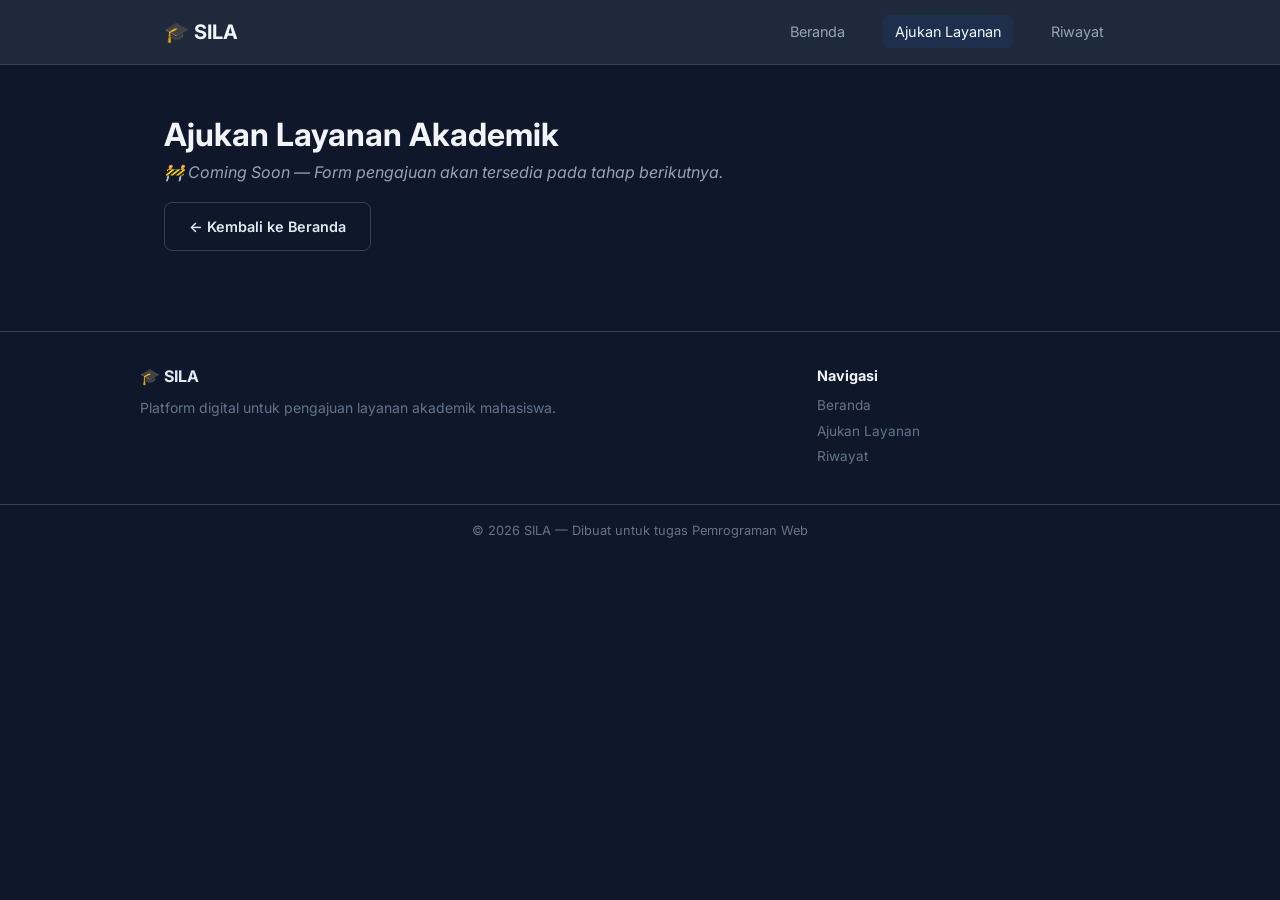
==== layanan.html @ a300beb3 "Setup awal: Menambahkan html dan css" ====
<!DOCTYPE html>
<html lang="id">

<head>
    <meta charset="UTF-8">
    <meta name="viewport" content="width=device-width, initial-scale=1.0">
    <title>Ajukan Layanan — SILA</title>
    <link rel="preconnect" href="https://fonts.googleapis.com">
    <link rel="preconnect" href="https://fonts.gstatic.com" crossorigin>
    <link href="https://fonts.googleapis.com/css2?family=Inter:wght@400;600;700&display=swap" rel="stylesheet">
    <link rel="stylesheet" href="CSS/style 2.css">
</head>

<body>

    <!-- HEADER & NAVIGASI -->
    <header class="navbar">
        <div class="container navbar-inner">
            <a href="index.html" class="logo">🎓 SILA</a>
            <nav>
                <ul class="nav-menu">
                    <li><a href="index.html">Beranda</a></li>
                    <li><a href="layanan.html"  class="active">Ajukan Layanan</a></li>
                    <li><a href="riwayat.html">Riwayat</a></li>
                </ul>
            </nav>
        </div>
    </header>

    <main>
        <section class="section">
            <div class="container">
                <div class="hero-layanan"><h1>Ajukan Layanan Akademik</h1>
                <p class="section-desc"><em>🚧 Coming Soon — Form pengajuan akan tersedia pada tahap berikutnya.</em>
                </p></div>
                <a href="index.html" class="btn btn-outline">← Kembali ke Beranda</a>
            </div>
        </section>
    </main>

    <footer class="footer">
        <div class="container footer-inner">
            <div>
                <strong>🎓 SILA</strong>
                <p>Platform digital untuk pengajuan layanan akademik mahasiswa.</p>
            </div>
            <div>
                <h4>Navigasi</h4>
                <a href="index.html">Beranda</a>
                <a href="layanan.html">Ajukan Layanan</a>
                <a href="riwayat.html">Riwayat</a>
            </div>
        </div>
        <div class="footer-bottom">
            <div class="container">
                <p>&copy; 2026 SILA — Dibuat untuk tugas Pemrograman Web</p>
            </div>
        </div>
    </footer>

</body>

</html>
---- CSS/style 2.css ----
/* ================================
   CSS DASAR — SILA
   ================================ */

* {
    margin: 0;
    padding: 0;
    box-sizing: border-box;
}

body {
    background-color: #0f172a;
    color: #e2e8f0;
    padding-top: 60px;
    /* agar konten tidak tertutup oleh navbar */
}

h1,
h2,
h3 {
    color: #f1f5f9;
}

a {
    color: #60a5fa;
    text-decoration: none;
}

a:hover {
    color: #93c5fd;
}

hr {
    border: none;
    border-top: 1px solid #334155;
}


/* ================================
   CSS LANJUTAN — SILA
   ================================ */

body {
    font-family: 'Inter', sans-serif;
    font-size: 16px;
    line-height: 1.6;
}

h1 {
    font-size: 2rem;
    font-weight: 700;
}

h2 {
    font-size: 1.5rem;
    font-weight: 700;
    margin-bottom: 8px;
}

h3 {
    font-size: 1.1rem;
    font-weight: 600;
    margin-bottom: 4px;
}

.section-desc {
    color: #94a3b8;
    margin-bottom: 16px;
}


/* ================================
   PAGE LAYOUT — SILA
   ================================ */

/* --------------------------------
   Container
   Membatasi lebar konten maksimum 1000px
   dan mengatur posisinya agar selalu
   di tengah halaman (margin: 0 auto).
   -------------------------------- */
.container {
    max-width: 1000px;
    margin: 0 auto;
    /* tengah horizontal */
    padding: 0 24px;
    /* ruang kiri & kanan */
}

/* --------------------------------
   Navbar (Bilah Navigasi) — menggunakan Flexbox
   Flexbox mengatur elemen anak secara baris (row).
   justify-content: space-between → logo kiri, nav kanan.
   align-items: center → sejajar secara vertikal.
   -------------------------------- */
.navbar {
    background-color: #1e293b;
    border-bottom: 1px solid #334155;
    padding: 16px 0;
    position: fixed;
    /* membuat  navigasiu menempel di layar */
    top: 0;
    left: 0;
    width: 100%;
    z-index: 1000;
    /* memastikan selalu ada di atas lapisan lain */
}

.navbar-inner {
    display: flex;
    /* aktifkan flexbox */
    justify-content: space-between;
    /* logo vs menu berjauhan */
    align-items: center;
    /* sejajar vertikal */
}

/* Logo: teks brand di pojok kiri */
.logo {
    font-size: 1.25rem;
    font-weight: 700;
    color: #f1f5f9;
}

/* Link navigasi berwarna abu dan memberi jarak kiri */
nav a {
    margin-left: 16px;
    color: #94a3b8;
    font-size: 0.9rem;
}

/* Link aktif / hover jadi berwarna putih */
nav a:hover,
nav a.active {
    color: #f1f5f9;
}

/* --------------------------------
   Hero Section
   Bagian pembuka halaman yang mencolok,
   biasanya memuat judul besar dan tombol aksi.
   -------------------------------- */
.hero {
    padding: 64px 0;
    text-align: center;
}

.hero h1 {
    font-size: 2.25rem;
    /* = 36px, ukuran besar */
    margin-bottom: 16px;
}

.hero p {
    color: #94a3b8;
    margin-bottom: 24px;
}

/* --------------------------------
   Tombol (Buttons)
   .btn    → gaya dasar semua tombol.
   .btn-primary → tombol utama (biru, solid).
   .btn-outline → tombol sekunder (hanya border).
   -------------------------------- */
.hero-buttons {
    display: flex;
    justify-content: center;
    gap: 12px;
    /* jarak antar tombol */
}

.btn {
    display: inline-block;
    padding: 12px 24px;
    border-radius: 8px;
    font-size: 0.9rem;
    font-weight: 600;
    transition: background-color 0.3s, transform 0.2s;
}

/* Tombol solid biru */
.btn-primary {
    background-color: #2563eb;
    color: #fff;
}

.btn-primary:hover {
    background-color: #1d4ed8;
    /* biru lebih gelap saat hover */
    color: #fff;
}

/* Tombol outline (hanya border, tanpa background) */
.btn-outline {
    border: 1px solid #334155;
    color: #e2e8f0;
}

.btn-outline:hover {
    background-color: #1e293b;
    color: #f1f5f9;
}

/* Blok konten dengan garis atas sebagai pemisah antar section */
.section {
    padding: 48px 0;
    border-top: 1px solid #334155;
}

/* --------------------------------
   Cards Grid — menggunakan CSS Grid
   grid-template-columns: 1fr 1fr → 2 kolom sama lebar.
   gap: jarak antar kartu.
   -------------------------------- */
.cards-grid {
    display: grid;
    grid-template-columns: 1fr 1fr;
    /* 2 kolom */
    gap: 16px;
    margin-top: 16px;
}

/* Kartu individual */
.card {
    background-color: #1e293b;
    border: 1px solid #334155;
    border-radius: 12px;
    padding: 20px;
}

.card p {
    color: #94a3b8;
    font-size: 0.9rem;
    margin-bottom: 8px;
}

/* Badge kode kecil berwarna biru di dalam kartu */
.card-code {
    font-size: 0.75rem;
    font-weight: 600;
    color: #60a5fa;
    background-color: rgba(37, 99, 235, 0.1);
    /* biru transparan */
    padding: 2px 8px;
    border-radius: 4px;
}

.card:hover{
    border-color: #475569;
    transform: translateY(-4px);
}

/* --------------------------------
   Steps Grid — menggunakan Flexbox
   flex: 1 berarti setiap .step mengambil
   lebar yang sama (membagi ruang secara merata).
   -------------------------------- */
.steps-grid {
    display: flex;
    gap: 16px;
    margin-top: 16px;
}

.step {
    flex: 1;
    /* lebar sama rata */
    text-align: center;
    background-color: #1e293b;
    border: 1px solid #334155;
    border-radius: 12px;
    padding: 24px 16px;
}

/* Lingkaran nomor langkah berwarna biru */
.step-number {
    width: 40px;
    height: 40px;
    background-color: #2563eb;
    color: #fff;
    border-radius: 50%;
    /* membuat kotak jadi lingkaran */
    display: flex;
    align-items: center;
    justify-content: center;
    font-weight: 700;
    margin: 0 auto 12px;
    /* tengah horizontal + jarak bawah */
}

.step p {
    color: #94a3b8;
    font-size: 0.85rem;
}

/* --------------------------------
   Stats Grid — Flexbox
   Untuk menampilkan statistik angka
   secara berdampingan.
   -------------------------------- */
.stats-grid {
    display: flex;
    gap: 16px;
}

.stat {
    flex: 1;
    text-align: center;
    background-color: #1e293b;
    border: 1px solid #334155;
    border-radius: 12px;
    padding: 24px;
}

/* Angka statistik besar berwarna biru */
.stat-number {
    font-size: 2rem;
    font-weight: 700;
    color: #60a5fa;
}

.stat-label {
    color: #94a3b8;
    font-size: 0.85rem;
    margin-top: 4px;
}

/* --------------------------------
   Footer — menggunakan CSS Grid
   grid-template-columns: 2fr 1fr →
   kolom kiri 2x lebih lebar dari kolom kanan
   (2/3 vs 1/3 lebar total).
   -------------------------------- */
.footer {
    border-top: 1px solid #334155;
    margin-top: 32px;
}

.footer-inner {
    display: grid;
    grid-template-columns: 2fr 1fr;
    /* 2 kolom tidak sama */
    gap: 32px;
    padding: 32px 0;
}

.footer-inner p {
    color: #64748b;
    font-size: 0.875rem;
    margin-top: 8px;
}

.footer-inner h4 {
    color: #f1f5f9;
    margin-bottom: 8px;
    font-size: 0.9rem;
}

/* Link di footer tampil sebagai block (baris baru per link) */
.footer-inner a {
    display: block;
    color: #64748b;
    font-size: 0.85rem;
    margin-bottom: 4px;
}

.footer-inner a:hover {
    color: #93c5fd;
}

/* Baris paling bawah footer (copyright) */
.footer-bottom {
    border-top: 1px solid #334155;
    padding: 16px 0;
    text-align: center;
}

.footer-bottom p {
    font-size: 0.8rem;
    color: #64748b;
}

/* STRUKTUR NAVIGASI dan MENU */
/* =========================== */

.nav-menu {
    list-style: none;
    /* hapus bullet/number dari list */
    display: flex;
    gap: 10px;
}

/* tampilan menu setiap link */
.nav-menu li a {
    color: #94a3b8;
    font-size: 0.9rem;
    padding: 8px 12px;
    border-radius: 6px;

}

/* mengatur saat cursor di arahkan ke link */
.nav-menu li a:hover {
    color: #f1f5f9;
    background-color: rgba(225, 225, 225, 0.05);
}

/* link yg sedang aktif. bg=biru redup */
.nav-menu li a.active {
    color: #f1f5f9;
    background-color: rgba(37, 99, 235, 0.1);
}

/* footer navigation list */
.footer-nav ul {
    list-style: none;

}

.footer-nav ul li {
    margin-bottom: 4px;
}

.footer-nav ul li {
    color: #64748b;
    font-size: 0.85rem;
}

.footer-nav ul li a:hover {
    color: #93c5fd;
}

/* LIST MENU -hamburger style */
/* menghilangkan gambar chekkcbox */
.navtoggle {
    display: none;
}

/* ikon garis tigas/hamburger */
.list-hamburger {
    display: none;
    /* hilanng di tampila dekstop */
    flex-direction: column;
    gap: 5px;
    cursor: pointer;
    padding: 4px;
}

/* setiap garis hamburger ada TIGA span */
.list-hamburger span {
    display: block;
    width: 24px;
    height: 4px;
    background-color: #f1f5f9;
    border-radius: 2px;
}

/* tampilkan menu  */
/* menggunakan media query(tampilan mobile)
max widt 768px(berlaku untukj layar yg lebarnya  <=768px) */
@media (max-width: 768px) {
    .navbar-inner {
        flex-wrap: wrap;
        /* bungkus jika tidak muat di layar */

    }

    /* tampilkan ikon hamburger di mobile */
    .list-hamburger {
        display: flex;
    }

    nav {
        width: 100%;
        order: 3;
        /* nav berada di baris 3 */
    }

    /* menu dis embunyikan di mobile */
    .nav-menu {
        display: none;
        flex-direction: column;
        gap: 0;
        width: 100%;
        padding: 8px 0;
        border-top: 1px solid #334155;
        margin-top: 12px;
    }

    .nav-menu li a {
        display: block;
        padding: 10px 0;
        border-radius: 0;
    }

    .navtoggle:checked~nav .nav-menu {
        display: flex;
    }

    .nav-menu{
    gap: 4px;
    }

    .hero h1{
        font-size: 1.5rem;
    }

    .hero-buttons{
        flex-direction: column;
        align-items: center;
    }

    .cards-grid{
        grid-template-columns: 1fr;
    }

    .steps-grid,.stats-grid {
        flex-direction: column;
    }

    .footer-inner{
        grid-template-columns: 1fr;
        gap: 24px;
        text-align: center;
    }

}

@media (max-width:480px) {
    .hero h1 {
        font-size: 1.25rem;
    }

    .btn{
        width: 100%;
        text-align: center;
    }

}


@keyframes fateIn{
    from{
        opacity: 0;
        transform: translateY(20px);
    }
    to{
        opacity: 1;
        transform: translateY(0px);
    }
}

.hero,.hero-layanan,.hero-riwayat{
    animation: fateIn 0.8s ease;
}
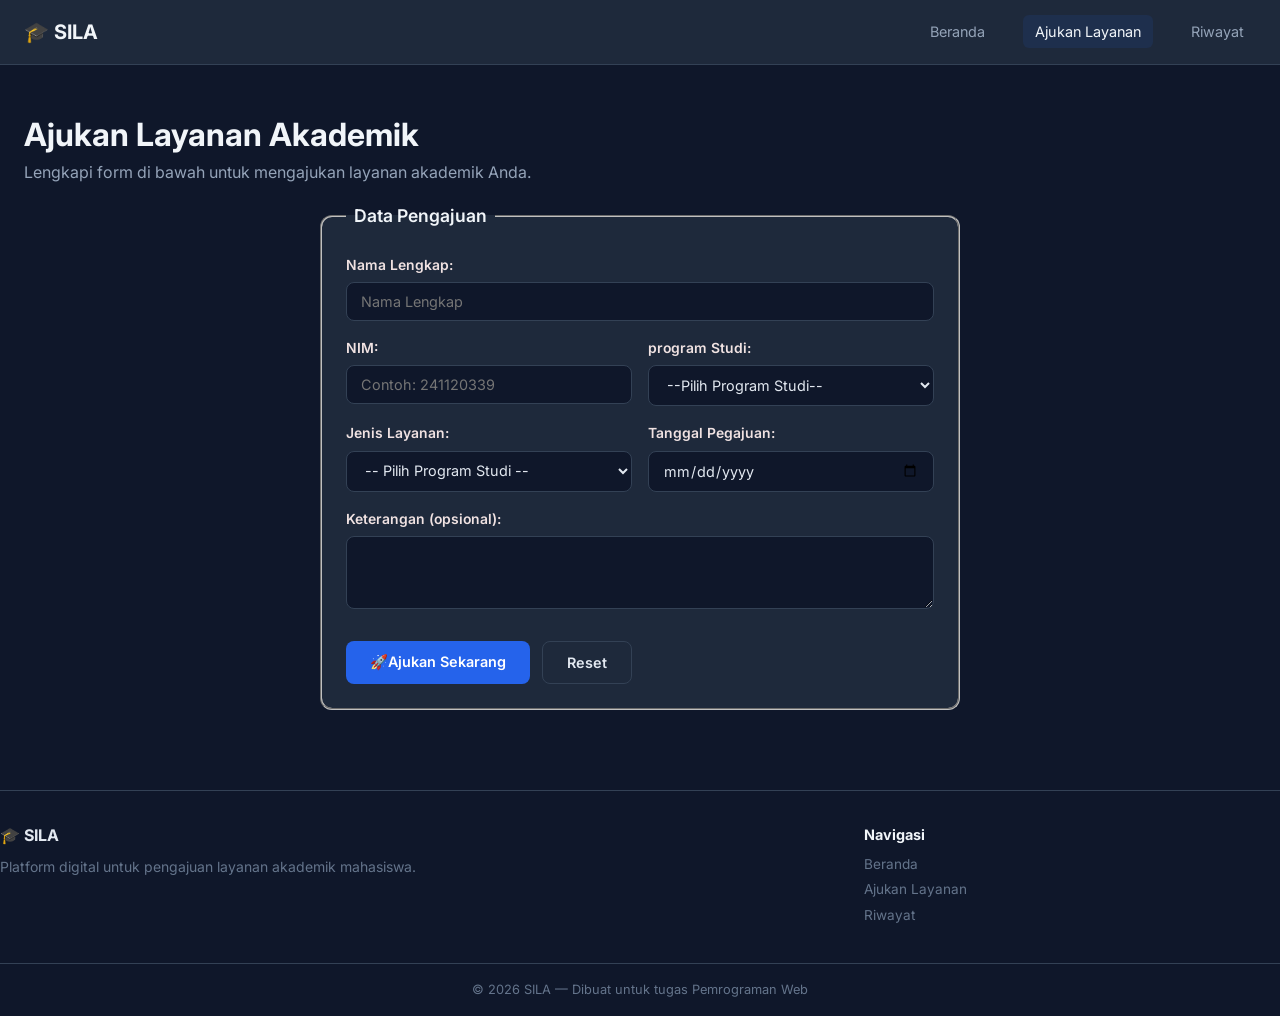
==== commit 46369e96: "menambah form layanan" ====
--- a/layanan.html
+++ b/layanan.html
@@ -30,10 +30,69 @@
     <main>
         <section class="section">
             <div class="container">
-                <div class="hero-layanan"><h1>Ajukan Layanan Akademik</h1>
-                <p class="section-desc"><em>🚧 Coming Soon — Form pengajuan akan tersedia pada tahap berikutnya.</em>
-                </p></div>
-                <a href="index.html" class="btn btn-outline">← Kembali ke Beranda</a>
+                <h1>Ajukan Layanan Akademik</h1>
+                <p class="section-desc">Lengkapi form di bawah untuk mengajukan layanan akademik Anda.</p>
+                <form action="#" target="_blank" method="post" class="form-card">
+                    <fieldset>
+                        <legend>Data Pengajuan</legend>
+                        <!-- Input nama lengkap -->
+                            <div class="formlayanan">
+                                <label for="Nama">Nama Lengkap: </label>
+                                <input type="text" id="Nama" required placeholder="Nama Lengkap">
+                            </div>
+                         <!-- Input NIM dan prodi -->
+                            <div class="formrow">
+                                <div class="formlayanan">
+                                <label for="NIM">NIM: </label>
+                                <input type="text" id="NIM" required placeholder="Contoh: 241120339">
+                                </div>
+
+                                <div class="formlayanan">
+                                    <label for="prodi">program Studi: </label>
+                                    <select name="prodi" id="prodi" required>
+                                        <option value="">--Pilih Program Studi--</option>
+                                        <option value="Sistem Informasi">Sistem Informasi</option>
+                                        <option value="Teknik Informatika">Sistem Informasi</option>
+                                        <option value="Teknologi Informasi">Sistem Informasi</option>
+                                        <option value="Manajemen">Sistem Informasi</option>
+                                        <option value="Akutansi">Sistem Informasi</option>
+                                    </select>
+                                </div>
+                            </div>
+                        <!-- Layanan dan Tanggal -->
+                            <div class="formrow">
+                                <div class="formlayanan">
+                                    <label for="Layanan">Jenis Layanan: </label>
+                                    <select name="Layanan" id="Layanan" required>
+                                        <option value="">-- Pilih Program Studi --</option>
+                                        <option value="SKA">SKA - Surat aktif kuliah</option>
+                                        <option value="CAK">CAK - Cuti kuliah</option>
+                                        <option value="TNM">TNM - Transkrip akademik</option>
+                                        <option value="PDA">PDA - Perubahan data</option>
+                                    </select>
+                                </div>
+
+                                <div class="formlayanan">
+                                    <label for="Tanggal">Tanggal Pegajuan: </label>
+                                    <input type="date" name="Tanggal" id="Tanggal" required>
+                                </div>
+                            </div>
+
+                            <div class="formlayanan">
+                                <label for="Keterangan">Keterangan (opsional): </label>
+                                <textarea name="Keterangan" id="Keterangan" rows="3"></textarea>
+                            </div>
+
+                            <div class="formbtn">
+                                <button type="submit" class="btn btn-primary">
+                                    🚀Ajukan Sekarang
+                                </button>
+                                <button type="reset" class="btn btn-outline">
+                                    Reset
+                                </button>
+                            </div>
+                    </fieldset>
+                </form>
             </div>
         </section>
     </main>
--- a/CSS/style 2.css
+++ b/CSS/style 2.css
@@ -80,7 +80,7 @@
    di tengah halaman (margin: 0 auto).
    -------------------------------- */
 .container {
-    max-width: 1000px;
+    max-width: 1400px;
     margin: 0 auto;
     /* tengah horizontal */
     padding: 0 24px;
@@ -551,4 +551,77 @@
 
 .hero,.hero-layanan,.hero-riwayat{
     animation: fateIn 0.8s ease;
+}
+
+/* Layanan */
+
+.form-card {
+    max-width: 640px;
+    margin: 0 auto;
+}
+
+fieldset{
+    border: 1 solid #334155;
+    border-radius: 12px;
+    padding: 24px;
+    background-color: #1e293b;
+}
+
+legend{
+    font-size: 1.1rem;
+    font-weight: 600;
+    color: #f1f5f9;
+    padding: 0 8px;
+}
+
+.formlayanan{
+    margin-bottom: 16px;
+}
+
+.formlayanan label{
+    display: block;
+    font-size: 0.87rem;
+    font-weight: 600;
+    color: #f0e2e2;
+    margin-bottom: 6px;
+}
+
+.formlayanan input, select, textarea{
+    width: 100%;
+    padding: 10px 14px;
+    background-color: #0f172a;
+    border: 1px solid #334155;
+    border-radius: 8px;
+    color: #e2e8f0;
+    font-size: 0.9rem;
+    font-family: inherit;
+    outline: none;
+    transition: border-color 0.3s;
+}
+
+.formlayanan input:focus, select:focus, textarea:focus{
+    border-color: #1d4ed8;
+}
+
+.formrow{
+    display: grid;
+    grid-template-columns: 1fr 1fr;
+    gap: 16px;
+}
+
+.formbtn {
+    display: flex;
+    gap: 12px;
+    margin-top: 24px;
+}
+
+.formbtn .btn{
+    cursor: pointer;
+    border: none;
+    font-family: inherit;
+}
+
+.formbtn .btn-outline{
+    border: 1px solid #334155;
+    background: none;
 }
